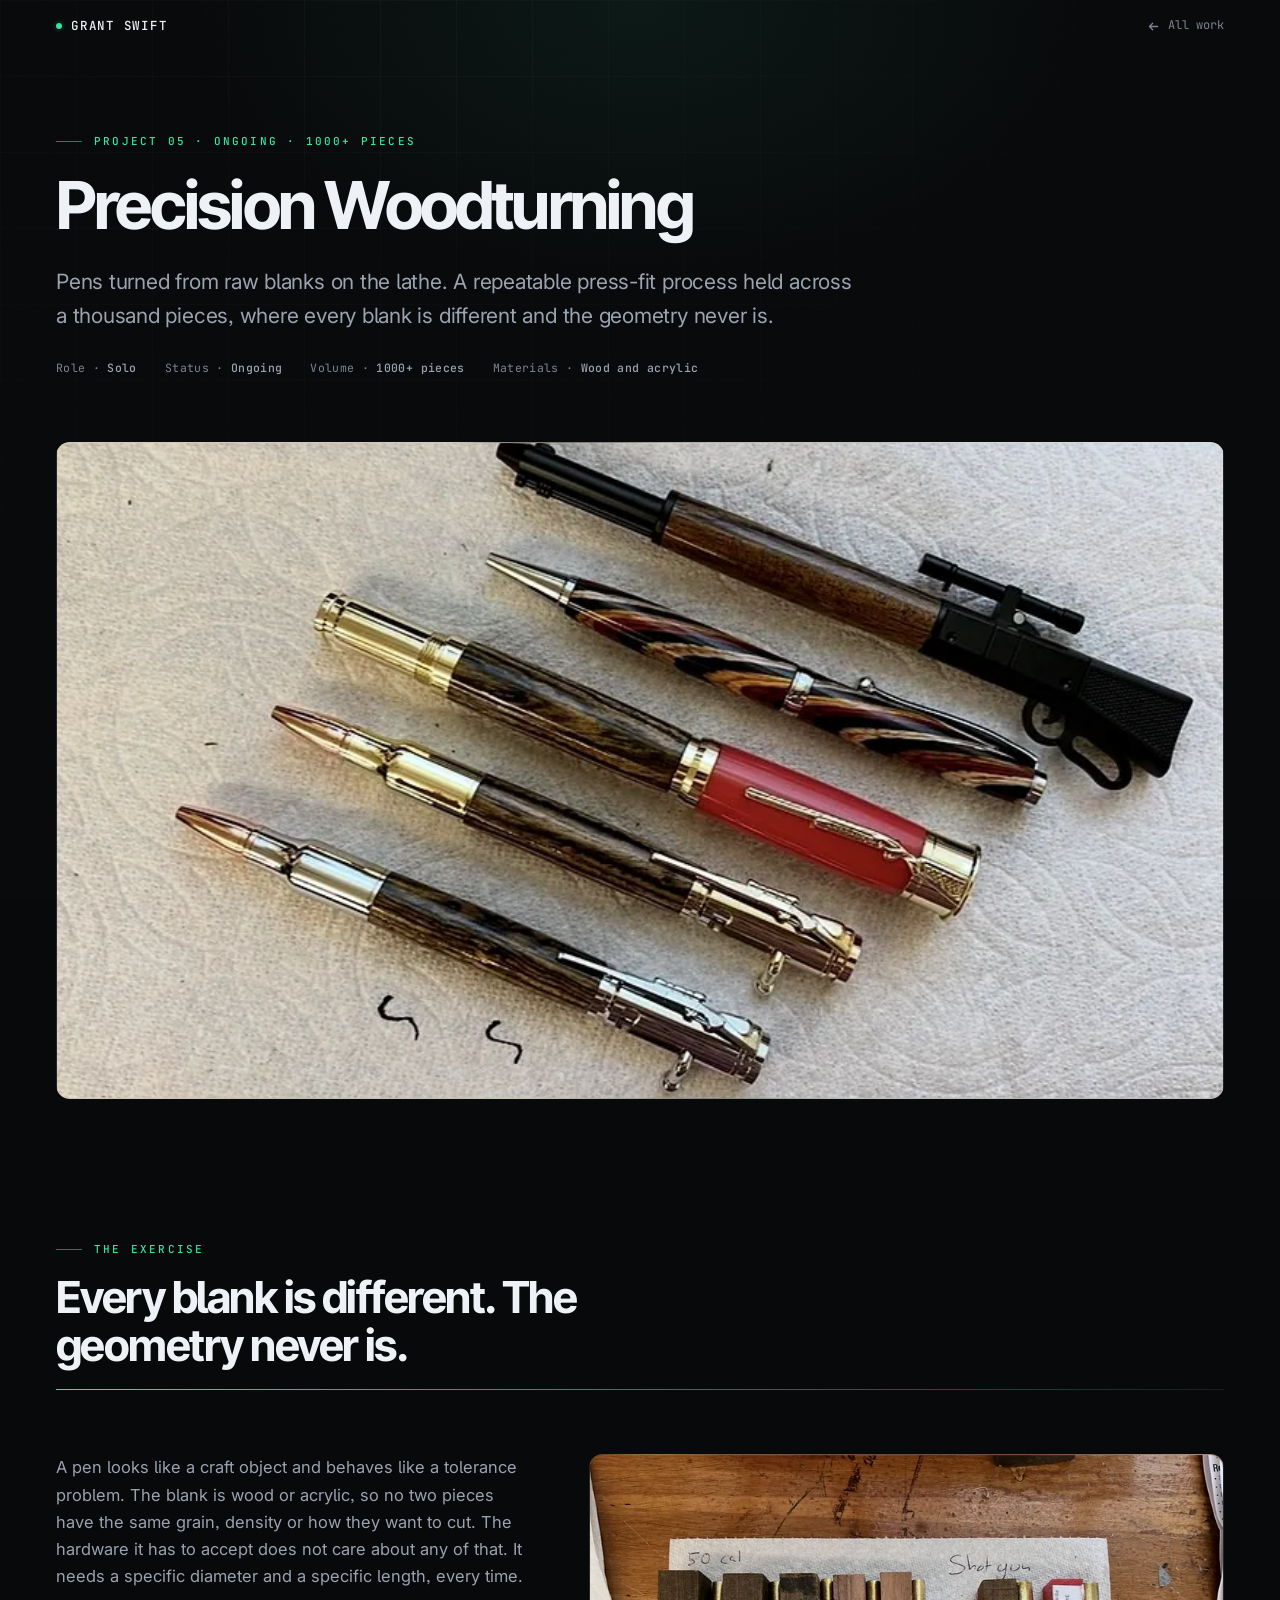
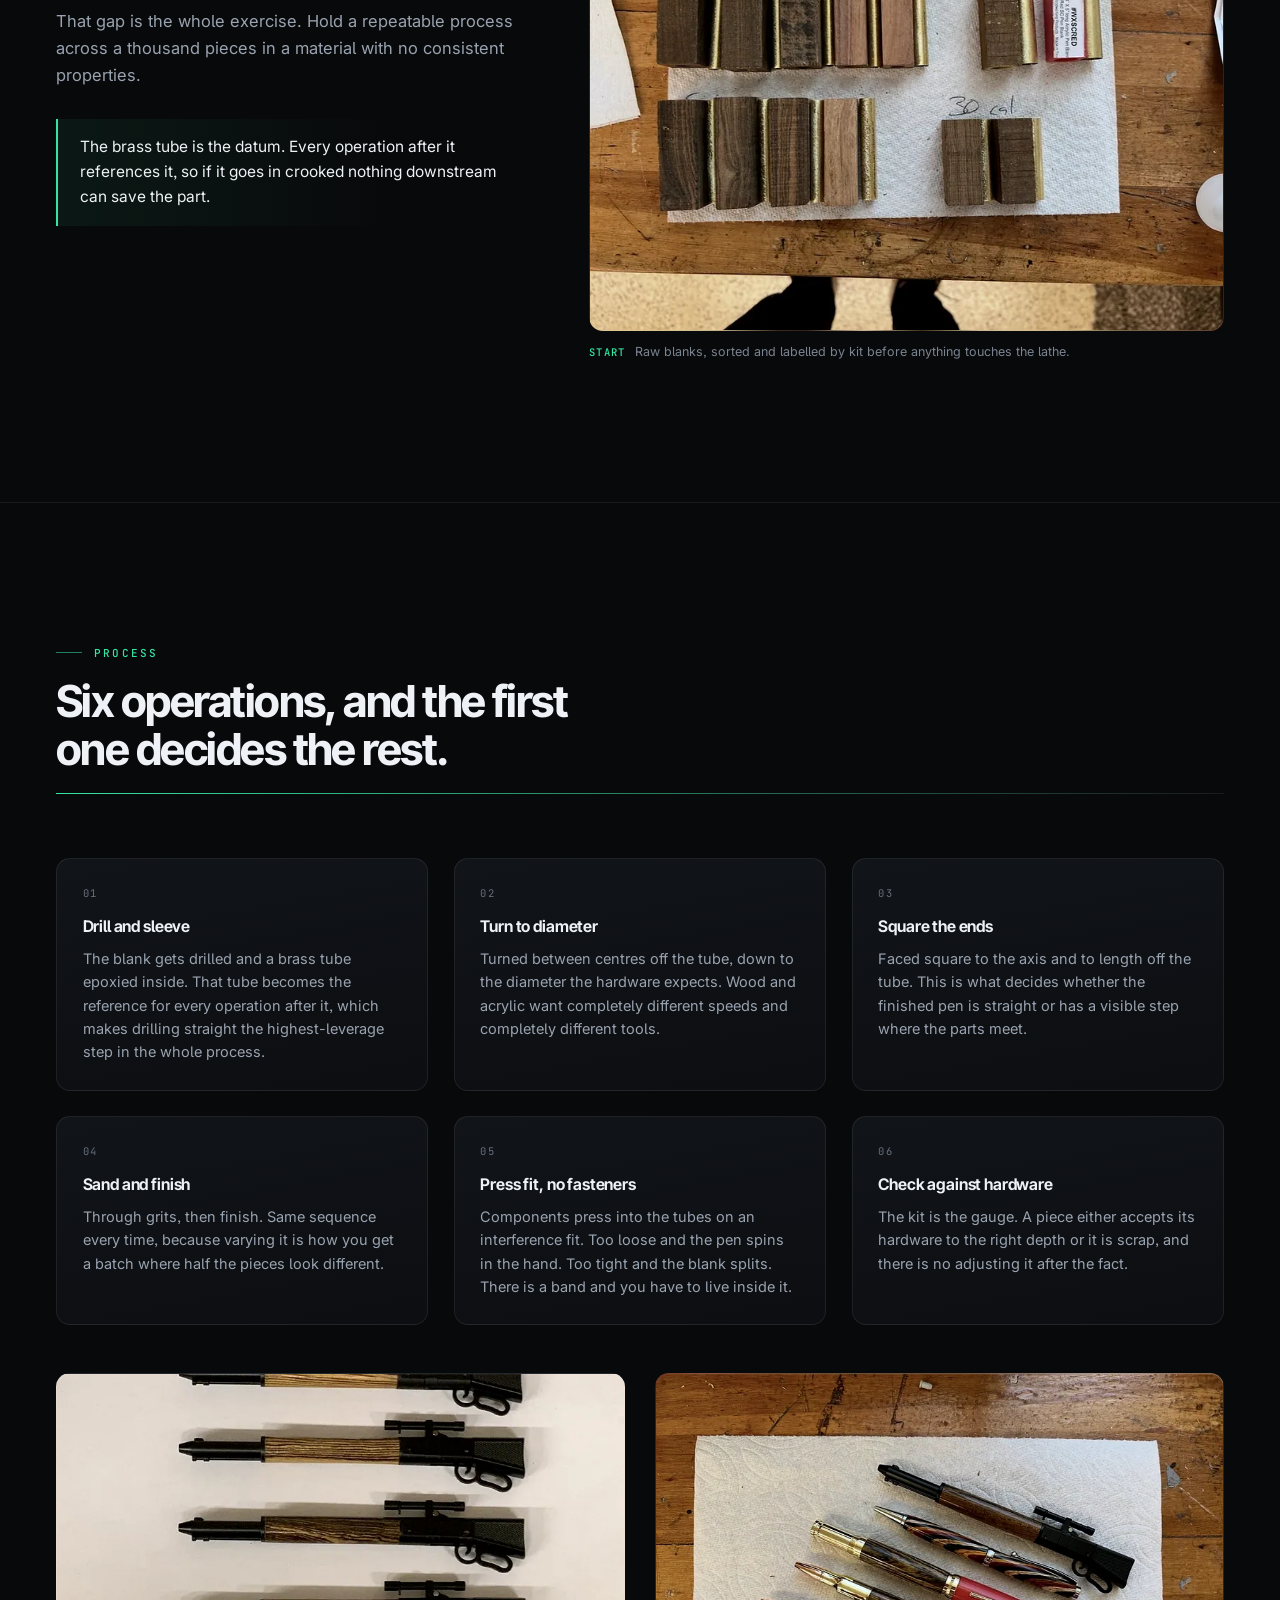
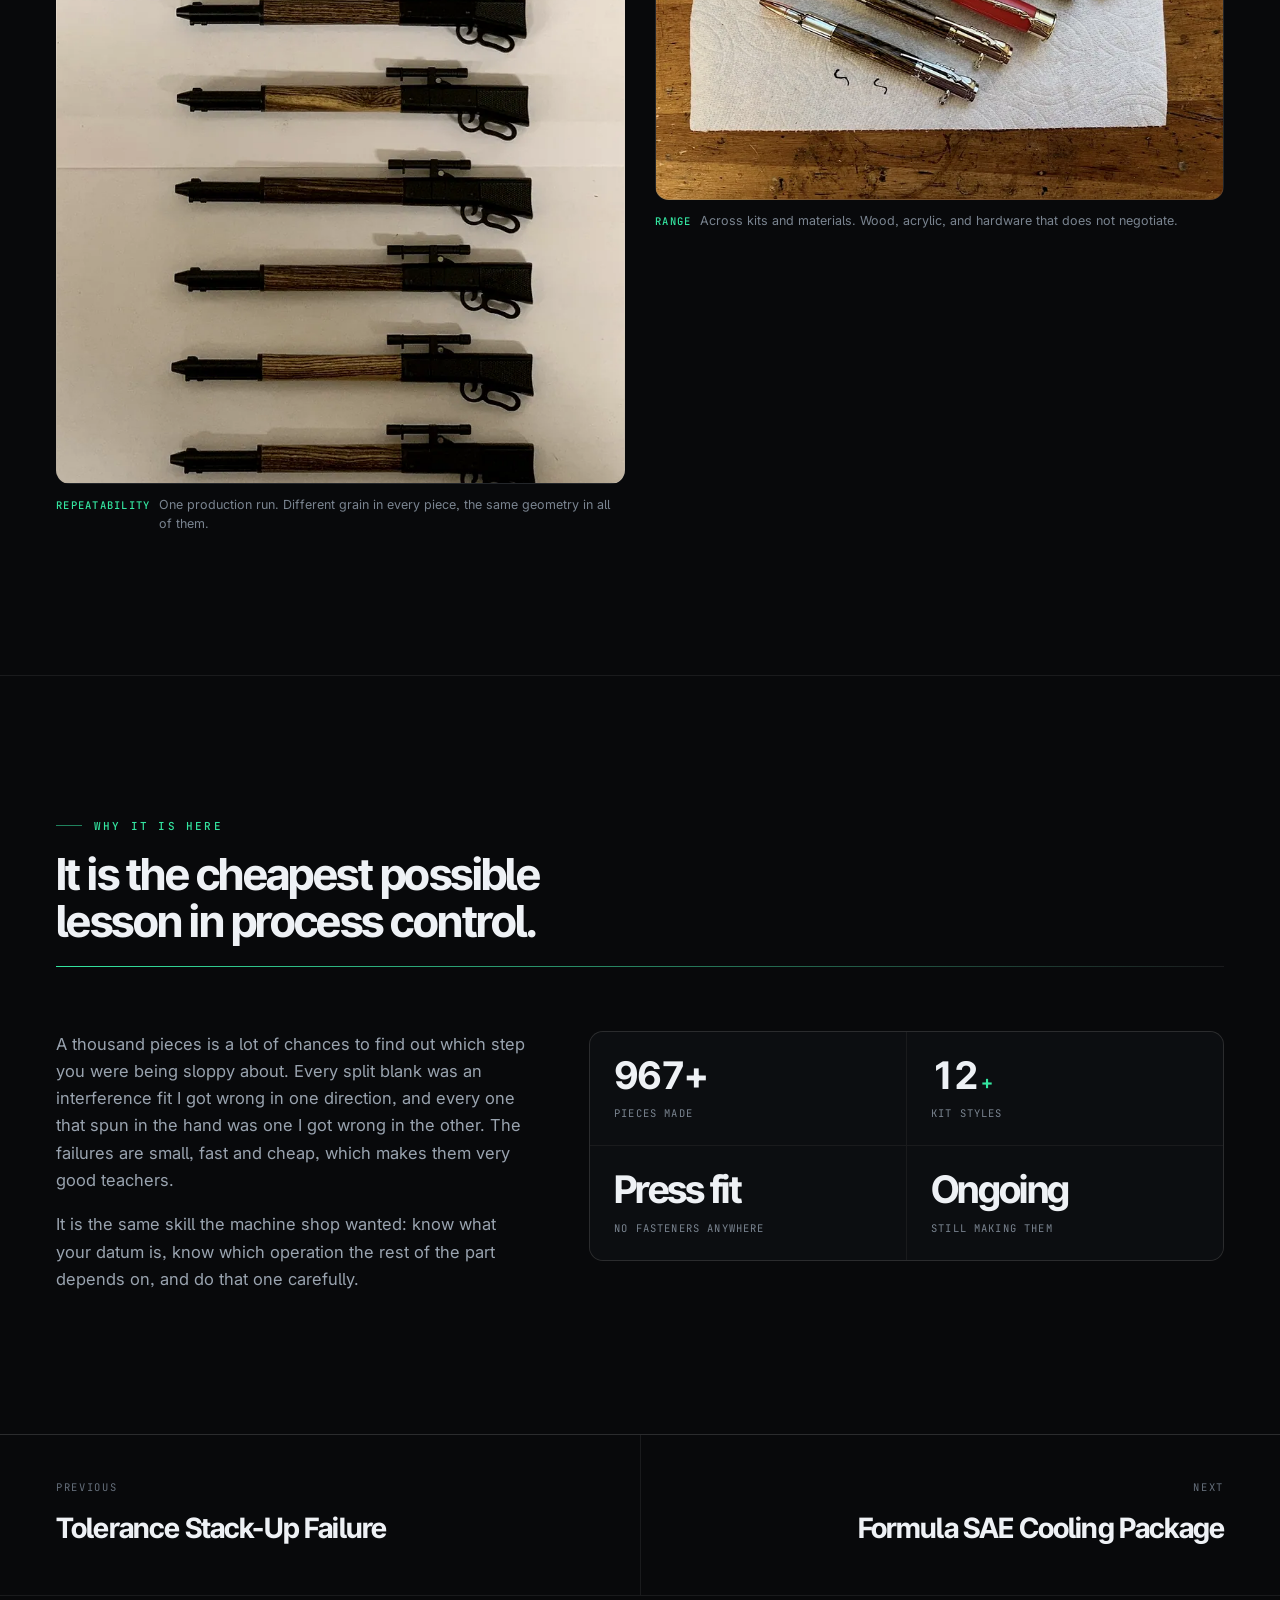
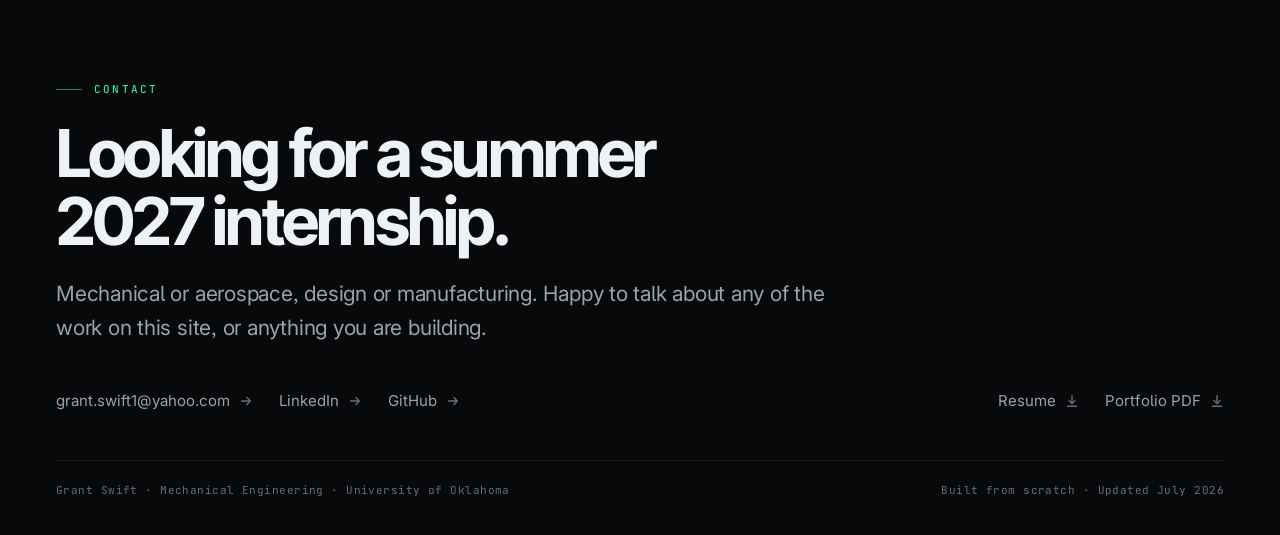
==== projects/pens.html @ 4a5e4ad2 "Engineering portfolio site: 5 projects, responsive images, no build step" ====
<!doctype html>
<html lang="en" class="no-js">
<head>
<meta charset="utf-8">
<script>document.documentElement.className="js"</script>
<meta name="viewport" content="width=device-width, initial-scale=1, viewport-fit=cover">
<title>Precision Woodturning · Grant Swift</title>
<meta name="description" content="Pens turned from raw blanks on the lathe. A repeatable press-fit process held across a thousand pieces in a material with no consistent properties.">
<meta name="theme-color" content="#08090B">
<link rel="canonical" href="https://grantswift.onrender.com/projects/pens.html">
<link rel="icon" href="data:image/svg+xml,%3Csvg xmlns='http://www.w3.org/2000/svg' viewBox='0 0 32 32'%3E%3Crect width='32' height='32' rx='7' fill='%2308090B'/%3E%3Cpath d='M9 22V10h6.2a4 4 0 0 1 0 8H12l5.4 4' stroke='%2334E5A0' stroke-width='2.4' fill='none' stroke-linecap='round' stroke-linejoin='round'/%3E%3C/svg%3E">
<meta property="og:type" content="website">
<meta property="og:title" content="Precision Woodturning · Grant Swift">
<meta property="og:description" content="Pens turned from raw blanks on the lathe. A repeatable press-fit process held across a thousand pieces in a material with no consistent properties.">
<meta property="og:url" content="https://grantswift.onrender.com/projects/pens.html">
<meta property="og:image" content="https://grantswift.onrender.com/assets/og.png">
<meta property="og:image:width" content="1200">
<meta property="og:image:height" content="630">
<meta name="twitter:card" content="summary_large_image">
<link rel="preconnect" href="https://fonts.googleapis.com"><link rel="preconnect" href="https://fonts.gstatic.com" crossorigin><link href="https://fonts.googleapis.com/css2?family=Inter+Tight:wght@500;600;700;800&family=Inter:wght@400;500;600&family=JetBrains+Mono:wght@400;500&display=swap" rel="stylesheet">
<link rel="stylesheet" href="../assets/css/site.css">

</head>
<body>
<a class="skip" href="#main">Skip to content</a>
<div class="grain" aria-hidden="true"></div>

<header class="nav stuck">
  <div class="in">
    <a class="brand" href="../"><span class="dot"></span>GRANT&nbsp;SWIFT</a>
    <a class="back" href="../#work"><svg viewBox="0 0 16 16" fill="none" stroke="currentColor" stroke-width="1.6" stroke-linecap="round" stroke-linejoin="round" style="width:13px;height:13px"><path d="M13 8H3M7 4 3 8l4 4"/></svg> All work</a>
  </div>
</header>

<main id="main">

<section class="phead">
  <div class="glow" aria-hidden="true"></div>
  <div class="field"></div>
  <div class="wrap">
    <div class="eyebrow rv in">Project 05 · Ongoing · 1000+ pieces</div>
    <h1 class="h1 rv d1" style="margin-top:22px;max-width:18ch">Precision Woodturning</h1>
    <p class="lede rv d2" style="margin-top:26px">Pens turned from raw blanks on the lathe. A repeatable press-fit process held across a thousand pieces, where every blank is different and the geometry never is.</p>
    <div class="pmeta rv d3"><span>Role · <b>Solo</b></span><span>Status · <b>Ongoing</b></span><span>Volume · <b>1000+ pieces</b></span><span>Materials · <b>Wood and acrylic</b></span></div>
  </div>

  <div class="wrap" style="margin-top:clamp(38px,5vw,66px)">
    <div class="rv d3"><div class="frame wide" style="background-image:url([data-uri]);"><picture><source type="image/webp" srcset="../assets/img/pen-variety-480.webp 480w, ../assets/img/pen-variety-800.webp 800w" sizes="100vw"><img src="../assets/img/pen-variety-800.webp" alt="Finished handcrafted pens across several kits and materials" width="905" height="679" loading="eager" fetchpriority="high" decoding="async"></picture></div></div>
  </div>
</section>


<section class="sect">
  <div class="wrap">
    <div class="shead">
      <div class="top">
        <div>
          <div class="eyebrow rv">The exercise</div>
          <h2 class="h2 rv d1" style="margin-top:16px;max-width:20ch">Every blank is different. The geometry never is.</h2>
        </div>
      </div>
      <div class="drawline"></div>
    </div>
    
    <div class="split">
      <div>
        <p class="rv " style="max-width:64ch;font-size:16.5px;margin-top:0">A pen looks like a craft object and behaves like a tolerance problem. The blank is wood or acrylic, so no two pieces have the same grain, density or how they want to cut. The hardware it has to accept does not care about any of that. It needs a specific diameter and a specific length, every time.</p><p class="rv " style="max-width:64ch;font-size:16.5px;margin-top:1.05em">That gap is the whole exercise. Hold a repeatable process across a thousand pieces in a material with no consistent properties.</p>
        <div class="callout rv d1" style="margin-top:30px"><p>The brass tube is the datum. Every operation after it references it, so if it goes in crooked nothing downstream can save the part.</p></div>
      </div>
      <div class="rv d1">
        <figure><div class="frame box" style="background-image:url([data-uri]);"><picture><source type="image/webp" srcset="../assets/img/pen-blanks-raw-480.webp 480w, ../assets/img/pen-blanks-raw-800.webp 800w" sizes="(max-width:900px) 100vw, 55vw"><img src="../assets/img/pen-blanks-raw-800.webp" alt="Raw pen blanks laid out and labelled" width="1177" height="883" loading="lazy" decoding="async"></picture></div><figcaption><b>Start</b><span>Raw blanks, sorted and labelled by kit before anything touches the lathe.</span></figcaption></figure>
      </div>
    </div>
  </div>
</section>
<section class="sect">
  <div class="wrap">
    <div class="shead">
      <div class="top">
        <div>
          <div class="eyebrow rv">Process</div>
          <h2 class="h2 rv d1" style="margin-top:16px;max-width:20ch">Six operations, and the first one decides the rest.</h2>
        </div>
      </div>
      <div class="drawline"></div>
    </div>
    
    <div class="g3">
      <div class="card rv d1"><span class="n">01</span><h4 class="h4">Drill and sleeve</h4><p>The blank gets drilled and a brass tube epoxied inside. That tube becomes the reference for every operation after it, which makes drilling straight the highest-leverage step in the whole process.</p></div>
      <div class="card rv d2"><span class="n">02</span><h4 class="h4">Turn to diameter</h4><p>Turned between centres off the tube, down to the diameter the hardware expects. Wood and acrylic want completely different speeds and completely different tools.</p></div>
      <div class="card rv d3"><span class="n">03</span><h4 class="h4">Square the ends</h4><p>Faced square to the axis and to length off the tube. This is what decides whether the finished pen is straight or has a visible step where the parts meet.</p></div>
      <div class="card rv d4"><span class="n">04</span><h4 class="h4">Sand and finish</h4><p>Through grits, then finish. Same sequence every time, because varying it is how you get a batch where half the pieces look different.</p></div>
      <div class="card rv d4"><span class="n">05</span><h4 class="h4">Press fit, no fasteners</h4><p>Components press into the tubes on an interference fit. Too loose and the pen spins in the hand. Too tight and the blank splits. There is a band and you have to live inside it.</p></div>
      <div class="card rv d4"><span class="n">06</span><h4 class="h4">Check against hardware</h4><p>The kit is the gauge. A piece either accepts its hardware to the right depth or it is scrap, and there is no adjusting it after the fact.</p></div>
    </div>

    <div class="g2 rv" style="margin-top:48px">
      <figure><div class="frame tall" style="background-image:url([data-uri]);"><picture><source type="image/webp" srcset="../assets/img/pen-rack-480.webp 480w, ../assets/img/pen-rack-800.webp 800w, ../assets/img/pen-rack-1200.webp 1200w" sizes="(max-width:900px) 100vw, 45vw"><img src="../assets/img/pen-rack-1200.webp" alt="A rack of finished pens in matched pairs" width="1206" height="1508" loading="lazy" decoding="async"></picture></div><figcaption><b>Repeatability</b><span>One production run. Different grain in every piece, the same geometry in all of them.</span></figcaption></figure>
      <figure><div class="frame box" style="background-image:url([data-uri]);"><picture><source type="image/webp" srcset="../assets/img/pen-spread-480.webp 480w, ../assets/img/pen-spread-800.webp 800w" sizes="(max-width:900px) 100vw, 45vw"><img src="../assets/img/pen-spread-800.webp" alt="Finished pens across several kits and blank materials" width="1192" height="894" loading="lazy" decoding="async"></picture></div><figcaption><b>Range</b><span>Across kits and materials. Wood, acrylic, and hardware that does not negotiate.</span></figcaption></figure>
    </div>
  </div>
</section>
<section class="sect">
  <div class="wrap">
    <div class="shead">
      <div class="top">
        <div>
          <div class="eyebrow rv">Why it is here</div>
          <h2 class="h2 rv d1" style="margin-top:16px;max-width:20ch">It is the cheapest possible lesson in process control.</h2>
        </div>
      </div>
      <div class="drawline"></div>
    </div>
    
    <div class="split">
      <div>
        <p class="rv " style="max-width:64ch;font-size:16.5px;margin-top:0">A thousand pieces is a lot of chances to find out which step you were being sloppy about. Every split blank was an interference fit I got wrong in one direction, and every one that spun in the hand was one I got wrong in the other. The failures are small, fast and cheap, which makes them very good teachers.</p><p class="rv " style="max-width:64ch;font-size:16.5px;margin-top:1.05em">It is the same skill the machine shop wanted: know what your datum is, know which operation the rest of the part depends on, and do that one carefully.</p>
      </div>
      <div>
        <div class="stats rv d1" style="grid-template-columns:repeat(2,1fr)">
          <div class="stat"><span class="v" data-count="1000" data-suffix="+" data-prefix="" data-dec="0">0+</span><div class="k">Pieces made</div></div>
          <div class="stat"><span class="v">12<span class="u">+</span></span><div class="k">Kit styles</div></div>
          <div class="stat"><span class="v">Press fit</span><div class="k">No fasteners anywhere</div></div>
          <div class="stat"><span class="v">Ongoing</span><div class="k">Still making them</div></div>
        </div>
      </div>
    </div>
  </div>
</section>

</main>

<nav class="pnav">
  <a class="prev" href="tolerance-stackup.html">
    <div class="k">Previous</div>
    <div class="t">Tolerance Stack-Up Failure</div>
  </a>
  <a class="next" href="formula-sae.html">
    <div class="k">Next</div>
    <div class="t">Formula SAE Cooling Package</div>
  </a>
</nav>

<footer class="foot" id="contact">
  <div class="wrap">
    <div class="rv">
      <div class="eyebrow">Contact</div>
      <h2 class="h1" style="margin-top:22px;max-width:16ch">Looking for a summer 2027 internship.</h2>
      <p class="lede" style="margin-top:22px">Mechanical or aerospace, design or manufacturing. Happy to talk
      about any of the work on this site, or anything you are building.</p>
    </div>

    <div class="row rv d1" style="margin-top:44px">
      <div class="links">
        <a href="mailto:grant.swift1@yahoo.com">grant.swift1@yahoo.com <svg viewBox="0 0 16 16" fill="none" stroke="currentColor" stroke-width="1.6" stroke-linecap="round" stroke-linejoin="round"><path d="M3 8h10M9 4l4 4-4 4"/></svg></a>
        <a href="https://linkedin.com/in/grant-swift1" target="_blank" rel="noopener">LinkedIn <svg viewBox="0 0 16 16" fill="none" stroke="currentColor" stroke-width="1.6" stroke-linecap="round" stroke-linejoin="round"><path d="M3 8h10M9 4l4 4-4 4"/></svg></a>
        <a href="https://github.com/grant105-ops" target="_blank" rel="noopener">GitHub <svg viewBox="0 0 16 16" fill="none" stroke="currentColor" stroke-width="1.6" stroke-linecap="round" stroke-linejoin="round"><path d="M3 8h10M9 4l4 4-4 4"/></svg></a>
      </div>
      <div class="links">
        <a class="dl" href="../assets/Grant_Swift_Resume_2026.pdf" target="_blank" rel="noopener">Resume <svg viewBox="0 0 16 16" fill="none" stroke="currentColor" stroke-width="1.6" stroke-linecap="round" stroke-linejoin="round"><path d="M8 2v9M4.5 7.5 8 11l3.5-3.5M3 14h10"/></svg></a>
        <a class="dl" href="../assets/Grant_Swift_Portfolio.pdf" target="_blank" rel="noopener">Portfolio&nbsp;PDF <svg viewBox="0 0 16 16" fill="none" stroke="currentColor" stroke-width="1.6" stroke-linecap="round" stroke-linejoin="round"><path d="M8 2v9M4.5 7.5 8 11l3.5-3.5M3 14h10"/></svg></a>
      </div>
    </div>

    <div class="fine">
      <span>Grant Swift · Mechanical Engineering · University of Oklahoma</span>
      <span>Built from scratch · Updated July 2026</span>
    </div>
  </div>
</footer>

<script src="../assets/js/site.js" defer></script>
</body>
</html>
---- assets/css/site.css ----
/* ==========================================================================
   Grant Swift · Engineering Portfolio
   Design system. Edit the tokens in :root to restyle the whole site.
   ========================================================================== */

/* ─────────────────────────────────────────────  TOKENS  ── */
:root{
  /* surface */
  --bg:        #08090B;
  --bg-1:      #0C0E11;
  --bg-2:      #111419;
  --bg-3:      #171B21;

  /* ink */
  --ink:       #EEF1F5;
  --ink-2:     #99A3AF;
  --ink-3:     #7A8490;   /* 5.25:1 on --bg, 4.86:1 on cards — passes AA for body text */
  --ink-4:     #656F7B;   /* quietest tier, 3.9:1 — decorative and large-ish only */

  /* line */
  --line:      rgba(255,255,255,.075);
  --line-2:    rgba(255,255,255,.13);
  --line-3:    rgba(255,255,255,.22);

  /* accent — a brighter cousin of the #1F6F54 in the PDF, so both read as one brand */
  --accent:    #34E5A0;
  --accent-2:  #1FB37A;
  --glow:      rgba(52,229,160,.16);
  --wash:      rgba(52,229,160,.07);

  /* type */
  --sans: 'Inter Tight', 'Inter', system-ui, -apple-system, sans-serif;
  --body: 'Inter', system-ui, -apple-system, sans-serif;
  --mono: 'JetBrains Mono', ui-monospace, 'SF Mono', Menlo, monospace;

  /* metrics */
  --pad:       clamp(20px, 5vw, 56px);
  --max:       1280px;
  --rail:      88px;
  --sect:      clamp(84px, 11vw, 156px);
  --r:         14px;
  --ease:      cubic-bezier(.22,.61,.28,1);
}

/* ─────────────────────────────────────────────  RESET  ── */
*,*::before,*::after{box-sizing:border-box}
*{margin:0;padding:0}
html{scroll-behavior:smooth;-webkit-text-size-adjust:100%}
@media (prefers-reduced-motion:reduce){html{scroll-behavior:auto}}

body{
  background:var(--bg);
  color:var(--ink);
  font-family:var(--body);
  font-size:16px;
  line-height:1.65;
  font-feature-settings:'cv05' 1,'ss03' 1;
  -webkit-font-smoothing:antialiased;
  text-rendering:optimizeLegibility;
  overflow-x:hidden;
}
img,svg,video{display:block;max-width:100%}
a{color:inherit;text-decoration:none}
button{font:inherit;color:inherit;background:none;border:0;cursor:pointer}
::selection{background:var(--accent);color:#04150E}

:focus-visible{
  outline:2px solid var(--accent);
  outline-offset:3px;
  border-radius:3px;
}

/* scrollbar */
::-webkit-scrollbar{width:11px;height:11px}
::-webkit-scrollbar-track{background:var(--bg)}
::-webkit-scrollbar-thumb{background:#20252C;border-radius:9px;border:3px solid var(--bg)}
::-webkit-scrollbar-thumb:hover{background:#2C333C}

.skip{
  position:fixed;top:-100px;left:16px;z-index:200;
  background:var(--accent);color:#04150E;font:600 13px/1 var(--body);
  padding:12px 18px;border-radius:8px;transition:top .2s;
}
.skip:focus{top:16px}

/* ────────────────────────────────────  GRAIN + GRID FIELD  ── */
.grain{
  position:fixed;inset:0;z-index:60;pointer-events:none;
  opacity:.038;mix-blend-mode:overlay;
  background-image:url("data:image/svg+xml,%3Csvg xmlns='http://www.w3.org/2000/svg' width='200' height='200'%3E%3Cfilter id='n'%3E%3CfeTurbulence type='fractalNoise' baseFrequency='.85' numOctaves='3'/%3E%3C/filter%3E%3Crect width='200' height='200' filter='url(%23n)'/%3E%3C/svg%3E");
}
.field{
  position:absolute;inset:0;pointer-events:none;z-index:0;
  background-image:
    linear-gradient(to right, rgba(255,255,255,.028) 1px, transparent 1px),
    linear-gradient(to bottom, rgba(255,255,255,.028) 1px, transparent 1px);
  background-size:76px 76px;
  -webkit-mask-image:radial-gradient(120% 90% at 50% 0%, #000 0%, transparent 78%);
          mask-image:radial-gradient(120% 90% at 50% 0%, #000 0%, transparent 78%);
}

/* ─────────────────────────────────────────────  LAYOUT  ── */
.wrap{
  width:100%;max-width:var(--max);
  margin-inline:auto;padding-inline:var(--pad);
  position:relative;z-index:1;
}
.sect{padding-block:var(--sect);position:relative}
.sect + .sect{border-top:1px solid var(--line)}

.hr{height:1px;background:var(--line);border:0;margin-block:0}

/* ─────────────────────────────────────────────  TYPE  ── */
.eyebrow{
  font-family:var(--mono);
  font-size:11px;letter-spacing:.2em;text-transform:uppercase;
  color:var(--accent);font-weight:500;
  display:flex;align-items:center;gap:12px;
}
.eyebrow::before{
  content:'';width:26px;height:1px;background:var(--accent);opacity:.55;flex:none;
}
.eyebrow.plain::before{display:none}

.label{
  font-family:var(--mono);
  font-size:10.5px;letter-spacing:.18em;text-transform:uppercase;
  color:var(--ink-3);font-weight:500;
}

h1,h2,h3,h4{font-family:var(--sans);font-weight:700;line-height:1.06;letter-spacing:-.035em}

.display{
  font-size:clamp(46px,9.4vw,118px);
  font-weight:800;letter-spacing:-.05em;line-height:.93;
}
.h1{font-size:clamp(34px,5.6vw,66px);letter-spacing:-.042em;line-height:1.02}
.h2{font-size:clamp(27px,3.6vw,44px);letter-spacing:-.035em;line-height:1.08}
.h3{font-size:clamp(19px,2vw,23px);letter-spacing:-.02em;line-height:1.24}
.h4{font-size:16px;letter-spacing:-.01em;line-height:1.35;font-weight:650}

.lede{
  font-size:clamp(17px,1.85vw,21px);line-height:1.62;
  color:var(--ink-2);max-width:62ch;letter-spacing:-.011em;
}
.lede strong{color:var(--ink);font-weight:600}

p{color:var(--ink-2);max-width:70ch}
p strong{color:var(--ink);font-weight:600}
p + p{margin-top:1em}
.tight{max-width:56ch}

.mono{font-family:var(--mono);font-variant-numeric:tabular-nums}
.accent{color:var(--accent)}
.dim{color:var(--ink-3)}

/* ─────────────────────────────────────────────  RAIL  ── */
.rail{
  position:fixed;left:22px;top:50%;transform:translateY(-50%);
  z-index:50;display:none;flex-direction:column;gap:2px;
}
@media (min-width:1180px){.rail{display:flex}}
.rail a{
  display:flex;align-items:center;gap:10px;
  padding:7px 0;font-family:var(--mono);font-size:10.5px;
  color:var(--ink-4);letter-spacing:.08em;
  transition:color .3s var(--ease);
}
.rail a .tick{width:14px;height:1px;background:currentColor;transition:width .35s var(--ease)}
.rail a .nm{opacity:0;transform:translateX(-4px);transition:opacity .3s,transform .3s var(--ease);white-space:nowrap}
.rail:hover a .nm{opacity:.55;transform:none}
.rail a:hover{color:var(--ink-2)}
.rail a.on{color:var(--accent)}
.rail a.on .tick{width:26px}
.rail a.on .nm{opacity:1;transform:none}

/* ─────────────────────────────────────────────  NAV  ── */
.nav{
  position:fixed;top:0;left:0;right:0;z-index:70;
  transition:background .4s var(--ease),border-color .4s,backdrop-filter .4s;
  border-bottom:1px solid transparent;
}
.nav.stuck{
  background:rgba(8,9,11,.72);
  backdrop-filter:blur(18px) saturate(150%);
  -webkit-backdrop-filter:blur(18px) saturate(150%);
  border-bottom-color:var(--line);
}
.nav .in{
  max-width:var(--max);margin-inline:auto;padding:16px var(--pad);
  display:flex;align-items:center;gap:26px;
}
.brand{
  font-family:var(--mono);font-size:12.5px;letter-spacing:.06em;
  color:var(--ink);font-weight:500;display:flex;align-items:center;gap:9px;
}
.brand .dot{
  width:6px;height:6px;border-radius:50%;background:var(--accent);
  box-shadow:0 0 0 3px var(--wash);flex:none;
}
.nav .links{margin-left:auto;display:flex;gap:26px;align-items:center}
/* on narrow screens only the resume button survives; the rest are scroll anchors
   on a page the visitor is already scrolling */
@media (max-width:840px){.nav .links a:not(.cta){display:none}}
.nav .links a{
  font-size:13.5px;color:var(--ink-3);letter-spacing:-.005em;
  transition:color .25s;position:relative;
}
.nav .links a:hover{color:var(--ink)}
.nav .links a.cta{
  color:var(--ink);border:1px solid var(--line-2);
  padding:7px 15px;border-radius:99px;font-size:12.5px;
  transition:border-color .25s,background .25s,color .25s;
}
.nav .links a.cta:hover{border-color:var(--accent);background:var(--wash);color:var(--accent)}
.nav .back{
  margin-left:auto;font-family:var(--mono);font-size:12px;color:var(--ink-3);
  display:flex;align-items:center;gap:8px;transition:color .25s;
}
.nav .back:hover{color:var(--accent)}

/* ─────────────────────────────────────────────  HERO  ── */
.hero{
  position:relative;min-height:100svh;display:flex;align-items:flex-end;
  padding-block:118px 76px;overflow:hidden;
}
/* laptops with short viewports: pull the stack in so the buttons stay above the fold */
@media (max-height:900px) and (min-width:900px){
  .hero{padding-block:104px 60px}
  .hero .display{font-size:clamp(46px,7.4vw,92px)}
  .hero .role{margin-top:18px;font-size:17px}
  .hero .statusline{margin-top:20px}
  .hero .acts{margin-top:24px}
}
.hero .bg{
  position:absolute;inset:0;z-index:0;
  background-size:cover;background-position:center 58%;
  will-change:transform;
}
.hero .veil{
  position:absolute;inset:0;z-index:1;
  background:
    /* darkest where the type sits, so the headline never fights the photo */
    linear-gradient(100deg, rgba(8,9,11,.94) 0%, rgba(8,9,11,.82) 34%, rgba(8,9,11,.42) 66%, rgba(8,9,11,.55) 100%),
    linear-gradient(to bottom, rgba(8,9,11,.72) 0%, rgba(8,9,11,.30) 34%, rgba(8,9,11,.88) 80%, var(--bg) 100%);
}
.hero .field{z-index:2;-webkit-mask-image:linear-gradient(to bottom,#000,transparent 88%);mask-image:linear-gradient(to bottom,#000,transparent 88%)}
.hero .wrap{z-index:3;width:100%}

.hero .name{margin-block:20px 0}
.hero .name .ln{display:block;overflow:hidden}
.hero .name .ln > span{display:block}

.hero .role{
  margin-top:24px;font-size:clamp(16px,2vw,20px);color:var(--ink-2);
  max-width:46ch;line-height:1.55;letter-spacing:-.012em;
}
.hero .role b{color:var(--ink);font-weight:600}

.statusline{
  margin-top:30px;display:flex;flex-wrap:wrap;gap:10px 22px;align-items:center;
  font-family:var(--mono);font-size:11.5px;color:var(--ink-3);letter-spacing:.02em;
}
.statusline .live{display:flex;align-items:center;gap:8px;color:var(--ink-2)}
.pulse{
  width:7px;height:7px;border-radius:50%;background:var(--accent);flex:none;
  box-shadow:0 0 0 0 var(--glow);animation:pulse 2.6s infinite;
}
@keyframes pulse{
  0%{box-shadow:0 0 0 0 rgba(52,229,160,.45)}
  70%{box-shadow:0 0 0 9px rgba(52,229,160,0)}
  100%{box-shadow:0 0 0 0 rgba(52,229,160,0)}
}
@media (prefers-reduced-motion:reduce){.pulse{animation:none}}

.hero .acts{display:flex;flex-wrap:wrap;gap:12px;margin-top:34px}

.scrollcue{
  position:absolute;bottom:26px;right:var(--pad);z-index:3;
  display:flex;align-items:center;gap:11px;
  font-family:var(--mono);font-size:10px;letter-spacing:.2em;
  text-transform:uppercase;color:var(--ink-4);
}
.scrollcue i{display:block;width:1px;height:44px;background:linear-gradient(var(--ink-4),transparent);position:relative;overflow:hidden}
.scrollcue i::after{
  content:'';position:absolute;top:-44px;left:0;width:1px;height:44px;
  background:linear-gradient(transparent,var(--accent));animation:cue 2.4s var(--ease) infinite;
}
@keyframes cue{0%{top:-44px}60%,100%{top:44px}}
@media (prefers-reduced-motion:reduce){.scrollcue i::after{animation:none}}
@media (max-width:700px){.scrollcue{display:none}}

/* corner viewfinder brackets */
.brackets{position:absolute;inset:var(--pad);z-index:3;pointer-events:none}
.brackets span{position:absolute;width:24px;height:24px;border:1px solid var(--line-3)}
.brackets span:nth-child(1){top:0;left:0;border-right:0;border-bottom:0}
.brackets span:nth-child(2){top:0;right:0;border-left:0;border-bottom:0}
.brackets span:nth-child(3){bottom:0;left:0;border-right:0;border-top:0}
.brackets span:nth-child(4){bottom:0;right:0;border-left:0;border-top:0}
@media (max-width:700px){.brackets{display:none}}

/* ─────────────────────────────────────────────  BUTTONS  ── */
.btn{
  display:inline-flex;align-items:center;gap:10px;
  padding:12px 20px;border-radius:99px;
  font-size:14px;font-weight:550;letter-spacing:-.008em;
  border:1px solid var(--line-2);color:var(--ink);
  transition:border-color .3s,background .3s,color .3s,transform .3s var(--ease);
  will-change:transform;
}
.btn:hover{border-color:var(--line-3);background:rgba(255,255,255,.045);transform:translateY(-1px)}
.btn svg{width:15px;height:15px;flex:none;transition:transform .3s var(--ease)}
.btn:hover svg{transform:translateX(3px)}
.btn.solid{
  background:var(--accent);border-color:var(--accent);color:#04150E;font-weight:650;
}
.btn.solid:hover{background:#4BEFAE;border-color:#4BEFAE;box-shadow:0 8px 30px -10px var(--glow)}
.btn.ghost{border-color:transparent;padding-inline:4px}
.btn.ghost:hover{background:none;color:var(--accent)}

/* ─────────────────────────────────────────────  FRAME (images)  ── */
.frame{
  position:relative;overflow:hidden;border-radius:var(--r);
  border:1px solid var(--line);background:var(--bg-2) center/cover no-repeat;
  isolation:isolate;
}
.frame img{width:100%;height:100%;object-fit:cover;display:block}
.frame::after{
  content:'';position:absolute;inset:0;pointer-events:none;border-radius:inherit;
  box-shadow:inset 0 1px 0 rgba(255,255,255,.05);
}
.frame.tall{aspect-ratio:4/5}
.frame.wide{aspect-ratio:16/9}
.frame.ultra{aspect-ratio:21/9}
.frame.box{aspect-ratio:4/3}
.frame.sq{aspect-ratio:1/1}
/* screenshots and diagrams keep their own proportions so nothing is cropped away */
.frame.nat{aspect-ratio:auto}
.frame.nat img{height:auto;object-fit:contain;filter:brightness(.97) saturate(.97)}

figure{margin:0}
figcaption{
  margin-top:12px;font-size:12.5px;line-height:1.5;color:var(--ink-3);
  display:flex;gap:9px;align-items:flex-start;
}
figcaption b{
  font-family:var(--mono);font-size:10.5px;letter-spacing:.12em;text-transform:uppercase;
  color:var(--accent);font-weight:500;flex:none;padding-top:2px;
}

/* ─────────────────────────────────────────────  CARDS / GRIDS  ── */
.g2{display:grid;grid-template-columns:repeat(2,1fr);gap:clamp(16px,2.4vw,30px)}
.g3{display:grid;grid-template-columns:repeat(3,1fr);gap:clamp(16px,2vw,26px)}
.g4{display:grid;grid-template-columns:repeat(4,1fr);gap:clamp(12px,1.5vw,18px)}
@media (max-width:900px){.g3{grid-template-columns:repeat(2,1fr)}.g4{grid-template-columns:repeat(2,1fr)}}
@media (max-width:620px){.g2,.g3{grid-template-columns:1fr}}

.split{display:grid;grid-template-columns:minmax(0,.85fr) minmax(0,1.15fr);gap:clamp(28px,5vw,72px);align-items:start}
.split .stick{position:sticky;top:104px}
@media (max-width:900px){.split .stick{position:static}}
@media (max-width:900px){.split{grid-template-columns:1fr;gap:34px}}

.card{
  border:1px solid var(--line);border-radius:var(--r);
  background:linear-gradient(170deg,var(--bg-2),var(--bg-1));
  padding:clamp(18px,2vw,26px);position:relative;overflow:hidden;
  transition:border-color .35s,transform .35s var(--ease);
}
.card::before{
  content:'';position:absolute;top:0;left:0;right:0;height:1px;
  background:linear-gradient(90deg,transparent,var(--accent),transparent);
  opacity:0;transition:opacity .4s;
}
.card:hover{border-color:var(--line-2)}
.card:hover::before{opacity:.5}
.card .n{
  font-family:var(--mono);font-size:10.5px;letter-spacing:.16em;
  color:var(--ink-4);margin-bottom:14px;display:block;
}
.card h4{margin-bottom:9px}
.card p{font-size:14.5px;line-height:1.62;color:var(--ink-2)}

/* ─────────────────────────────────────────────  STATS  ── */
.stats{display:grid;grid-template-columns:repeat(4,1fr);gap:1px;background:var(--line);border:1px solid var(--line);border-radius:var(--r);overflow:hidden}
@media (max-width:720px){.stats{grid-template-columns:repeat(2,1fr)}}
.stat{background:var(--bg-1);padding:clamp(16px,2vw,24px);transition:background .35s}
.stat:hover{background:var(--bg-2)}
.stat .v{
  font-family:var(--sans);font-size:clamp(26px,3.4vw,38px);font-weight:700;
  letter-spacing:-.045em;color:var(--ink);line-height:1;
  font-variant-numeric:tabular-nums;
}
.stat .v .u{font-size:.5em;color:var(--accent);margin-left:3px;letter-spacing:-.01em;font-weight:600}
.stat .k{
  margin-top:10px;font-family:var(--mono);font-size:10.5px;letter-spacing:.11em;
  text-transform:uppercase;color:var(--ink-3);line-height:1.45;
}

/* ─────────────────────────────────────────────  SPEC TABLE  ── */
.spec{border-top:1px solid var(--line)}
.spec .row{
  display:grid;grid-template-columns:minmax(120px,.42fr) 1fr;gap:18px;
  padding:15px 0;border-bottom:1px solid var(--line);align-items:baseline;
}
.spec .k{
  font-family:var(--mono);font-size:11px;letter-spacing:.13em;text-transform:uppercase;
  color:var(--ink-3);
}
.spec .v{font-size:15px;color:var(--ink);line-height:1.55;letter-spacing:-.008em}
.spec .v small{display:block;color:var(--ink-3);font-size:13px;margin-top:3px;letter-spacing:0}
@media (max-width:560px){.spec .row{grid-template-columns:1fr;gap:5px}}

/* ─────────────────────────────────────────────  CHIPS  ── */
.chips{display:flex;flex-wrap:wrap;gap:7px}
.chip{
  font-family:var(--mono);font-size:11.5px;letter-spacing:.02em;
  color:var(--ink-2);border:1px solid var(--line);
  background:var(--bg-1);padding:6px 11px;border-radius:7px;
  transition:border-color .3s,color .3s,background .3s;
}
.chip:hover{border-color:var(--line-2);color:var(--ink)}
.chip.on{background:var(--wash);border-color:rgba(52,229,160,.32);color:var(--accent)}

/* ─────────────────────────────────────────────  PROJECT INDEX  ── */
.plist{border-top:0}
.pitem{
  display:block;border-bottom:1px solid var(--line);
  padding:clamp(22px,3vw,34px) 0;position:relative;
  transition:padding-inline .45s var(--ease);
}
.pitem::before{
  content:'';position:absolute;left:0;right:0;top:0;bottom:0;z-index:0;
  background:linear-gradient(90deg,var(--wash),transparent 62%);
  opacity:0;transition:opacity .45s var(--ease);
}
@media (min-width:900px){
  .pitem:hover{padding-inline:22px}
  .pitem:hover::before{opacity:1}
}
.pitem .in{
  display:grid;grid-template-columns:64px minmax(0,1fr) minmax(0,300px) 34px;
  gap:clamp(18px,3vw,40px);align-items:center;position:relative;z-index:1;
}
@media (max-width:900px){
  .pitem .in{grid-template-columns:44px 1fr;gap:16px}
  .pitem .in .thumb{grid-column:1/-1;margin-top:4px}
  .pitem .in .arw{display:none}
}
.pitem .no{
  font-family:var(--mono);font-size:12px;color:var(--ink-4);letter-spacing:.08em;
  transition:color .4s;
}
.pitem:hover .no{color:var(--accent)}
.pitem .ttl{font-family:var(--sans);font-size:clamp(22px,3vw,34px);font-weight:700;letter-spacing:-.035em;line-height:1.12}
.pitem .sub{margin-top:8px;font-size:14.5px;color:var(--ink-3);line-height:1.5;max-width:46ch}
.pitem .meta{margin-top:13px;display:flex;flex-wrap:wrap;gap:6px}
.pitem .meta span{
  font-family:var(--mono);font-size:10px;letter-spacing:.11em;text-transform:uppercase;
  color:var(--ink-4);border:1px solid var(--line);padding:3px 8px;border-radius:5px;
}
.pitem .thumb{
  aspect-ratio:16/10;border-radius:10px;overflow:hidden;border:1px solid var(--line);
  background:var(--bg-2) center/cover;
}
.pitem .thumb img{
  width:100%;height:100%;object-fit:cover;
  transform:scale(1.02);filter:saturate(.8) brightness(.86);
  transition:transform .7s var(--ease),filter .5s;
}
.pitem:hover .thumb img{transform:scale(1.09);filter:saturate(1) brightness(1)}
.pitem .arw{
  width:34px;height:34px;border-radius:50%;border:1px solid var(--line);
  display:grid;place-items:center;color:var(--ink-3);
  transition:border-color .4s,color .4s,background .4s,transform .4s var(--ease);
}
.pitem:hover .arw{border-color:var(--accent);color:var(--accent);background:var(--wash);transform:translateX(3px)}
.pitem .arw svg{width:13px;height:13px}

/* ─────────────────────────────────────────────  SKILLS  ── */
.skill{
  display:grid;grid-template-columns:minmax(140px,.3fr) 1fr;gap:clamp(16px,3vw,44px);
  padding:22px 0;border-bottom:1px solid var(--line);
}
.skill:first-of-type{border-top:1px solid var(--line)}
@media (max-width:640px){.skill{grid-template-columns:1fr;gap:12px}}
.skill .k{
  font-family:var(--mono);font-size:11px;letter-spacing:.15em;text-transform:uppercase;
  color:var(--accent);padding-top:5px;
}

/* ─────────────────────────────────────────────  PROJECT HEADER  ── */
.phead{position:relative;padding-top:132px;overflow:hidden}
.phead .field{-webkit-mask-image:radial-gradient(90% 100% at 30% 0%,#000,transparent 75%);mask-image:radial-gradient(90% 100% at 30% 0%,#000,transparent 75%)}
.phead .glow{
  position:absolute;top:-260px;left:50%;transform:translateX(-50%);
  width:900px;height:540px;pointer-events:none;
  background:radial-gradient(closest-side,var(--wash),transparent);
}

.pmeta{
  display:flex;flex-wrap:wrap;gap:8px 28px;margin-top:26px;
  font-family:var(--mono);font-size:11.5px;color:var(--ink-3);letter-spacing:.03em;
}
.pmeta b{color:var(--ink-2);font-weight:500}

.callout{
  border-left:2px solid var(--accent);background:linear-gradient(90deg,var(--wash),transparent 70%);
  padding:16px 22px;border-radius:0 10px 10px 0;
}
.callout p{color:var(--ink);font-size:15.5px;line-height:1.6;max-width:64ch}

/* prev / next */
.pnav{display:grid;grid-template-columns:1fr 1fr;gap:1px;background:var(--line);border-top:1px solid var(--line)}
@media (max-width:620px){.pnav{grid-template-columns:1fr}}
.pnav a{
  background:var(--bg);padding:clamp(26px,4vw,44px) var(--pad);
  transition:background .4s;
}
.pnav a:hover{background:var(--bg-1)}
.pnav a.next{text-align:right}
.pnav .k{font-family:var(--mono);font-size:10.5px;letter-spacing:.16em;text-transform:uppercase;color:var(--ink-4)}
.pnav .t{font-family:var(--sans);font-size:clamp(20px,2.6vw,28px);font-weight:700;letter-spacing:-.03em;margin-top:9px;transition:color .3s}
.pnav a:hover .t{color:var(--accent)}

/* ─────────────────────────────────────────────  FOOTER  ── */
.foot{border-top:1px solid var(--line);padding-block:clamp(48px,7vw,84px) 36px;position:relative}
.foot .row{display:flex;flex-wrap:wrap;gap:28px;justify-content:space-between;align-items:flex-end}
.foot .links{display:flex;flex-wrap:wrap;gap:10px 26px}
.foot .links a{
  font-size:15px;color:var(--ink-2);transition:color .25s;white-space:nowrap;
  display:inline-flex;align-items:center;gap:9px;
}
.foot .links a svg{width:14px;height:14px;flex:none;color:var(--ink-4);transition:color .25s,transform .3s var(--ease)}
.foot .links a:hover{color:var(--accent)}
.foot .links a:hover svg{color:var(--accent);transform:translateX(2px)}
.foot .links a.dl:hover svg{transform:translateY(2px)}
.foot .fine{
  margin-top:46px;padding-top:20px;border-top:1px solid var(--line);
  display:flex;flex-wrap:wrap;gap:12px 24px;justify-content:space-between;
  font-family:var(--mono);font-size:11px;color:var(--ink-4);letter-spacing:.04em;
}

/* ─────────────────────────────────────────────  MOTION  ── */
/* Every hide-then-reveal rule is scoped to html.js, which an inline script in
   <head> sets. If JavaScript is blocked or fails, the page renders fully static
   instead of blank. */
.js .rv{opacity:0;transform:translateY(20px);transition:opacity .85s var(--ease),transform .85s var(--ease)}
.js .rv.in{opacity:1;transform:none}
.js .rv.d1{transition-delay:.07s}
.js .rv.d2{transition-delay:.14s}
.js .rv.d3{transition-delay:.21s}
.js .rv.d4{transition-delay:.28s}
.js .rv.d5{transition-delay:.35s}

.mask{overflow:hidden}
.js .mask > *{transform:translateY(102%);transition:transform 1.05s var(--ease)}
.js .mask.in > *{transform:none}
.js .mask.d1 > *{transition-delay:.09s}
.js .mask.d2 > *{transition-delay:.18s}

@media (prefers-reduced-motion:reduce){
  .rv,.mask > *{opacity:1 !important;transform:none !important;transition:none !important}
  .hero .bg{transform:none !important}
}

/* line that draws itself across a section head */
.drawline{height:1px;background:var(--line);position:relative;overflow:hidden}
.drawline::after{
  content:'';position:absolute;inset:0;background:linear-gradient(90deg,var(--accent),transparent);
  transform:scaleX(1);transform-origin:left;transition:transform 1.4s var(--ease);
}
.js .drawline::after{transform:scaleX(0)}
.js .drawline.in::after{transform:scaleX(1)}

/* section heading block */
.shead{display:flex;flex-direction:column;gap:20px;margin-bottom:clamp(36px,5vw,64px)}
.shead .top{display:flex;flex-wrap:wrap;gap:16px 30px;align-items:baseline;justify-content:space-between}

::view-transition-old(root),::view-transition-new(root){animation-duration:.32s}
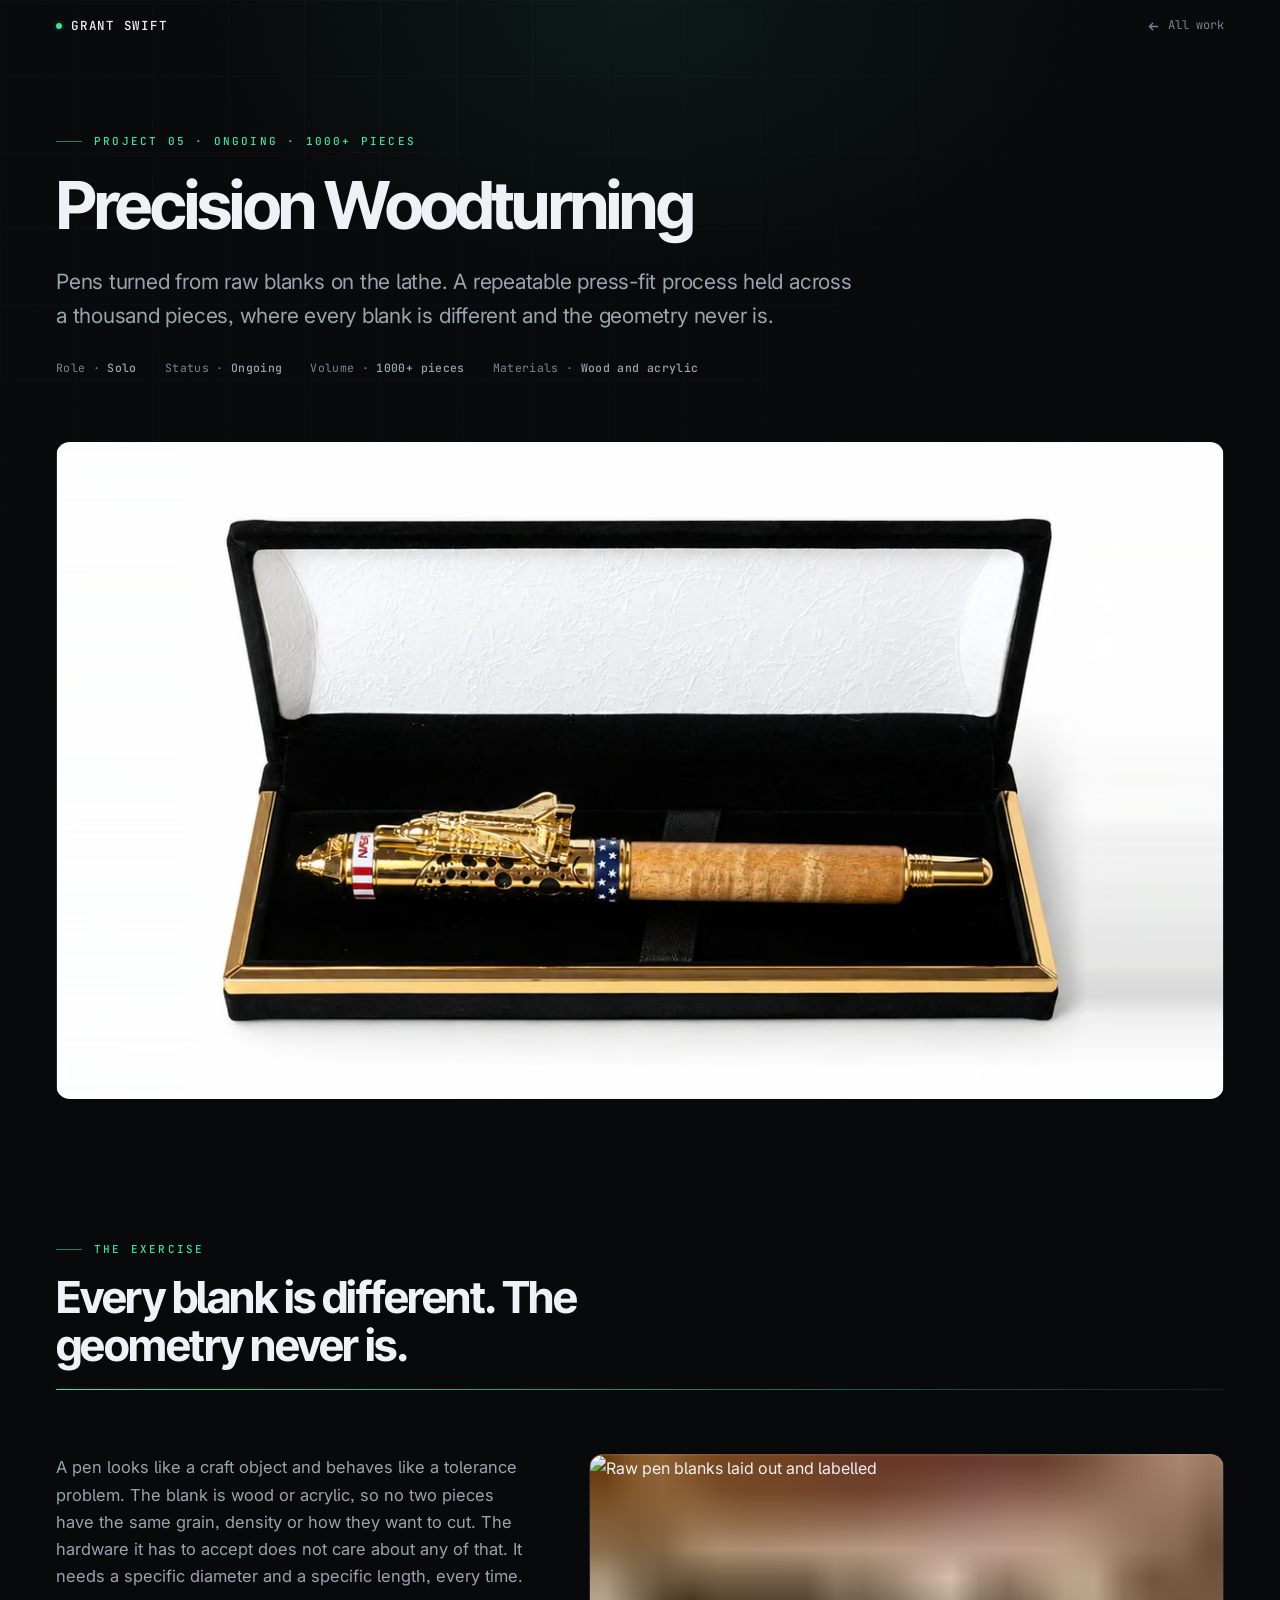
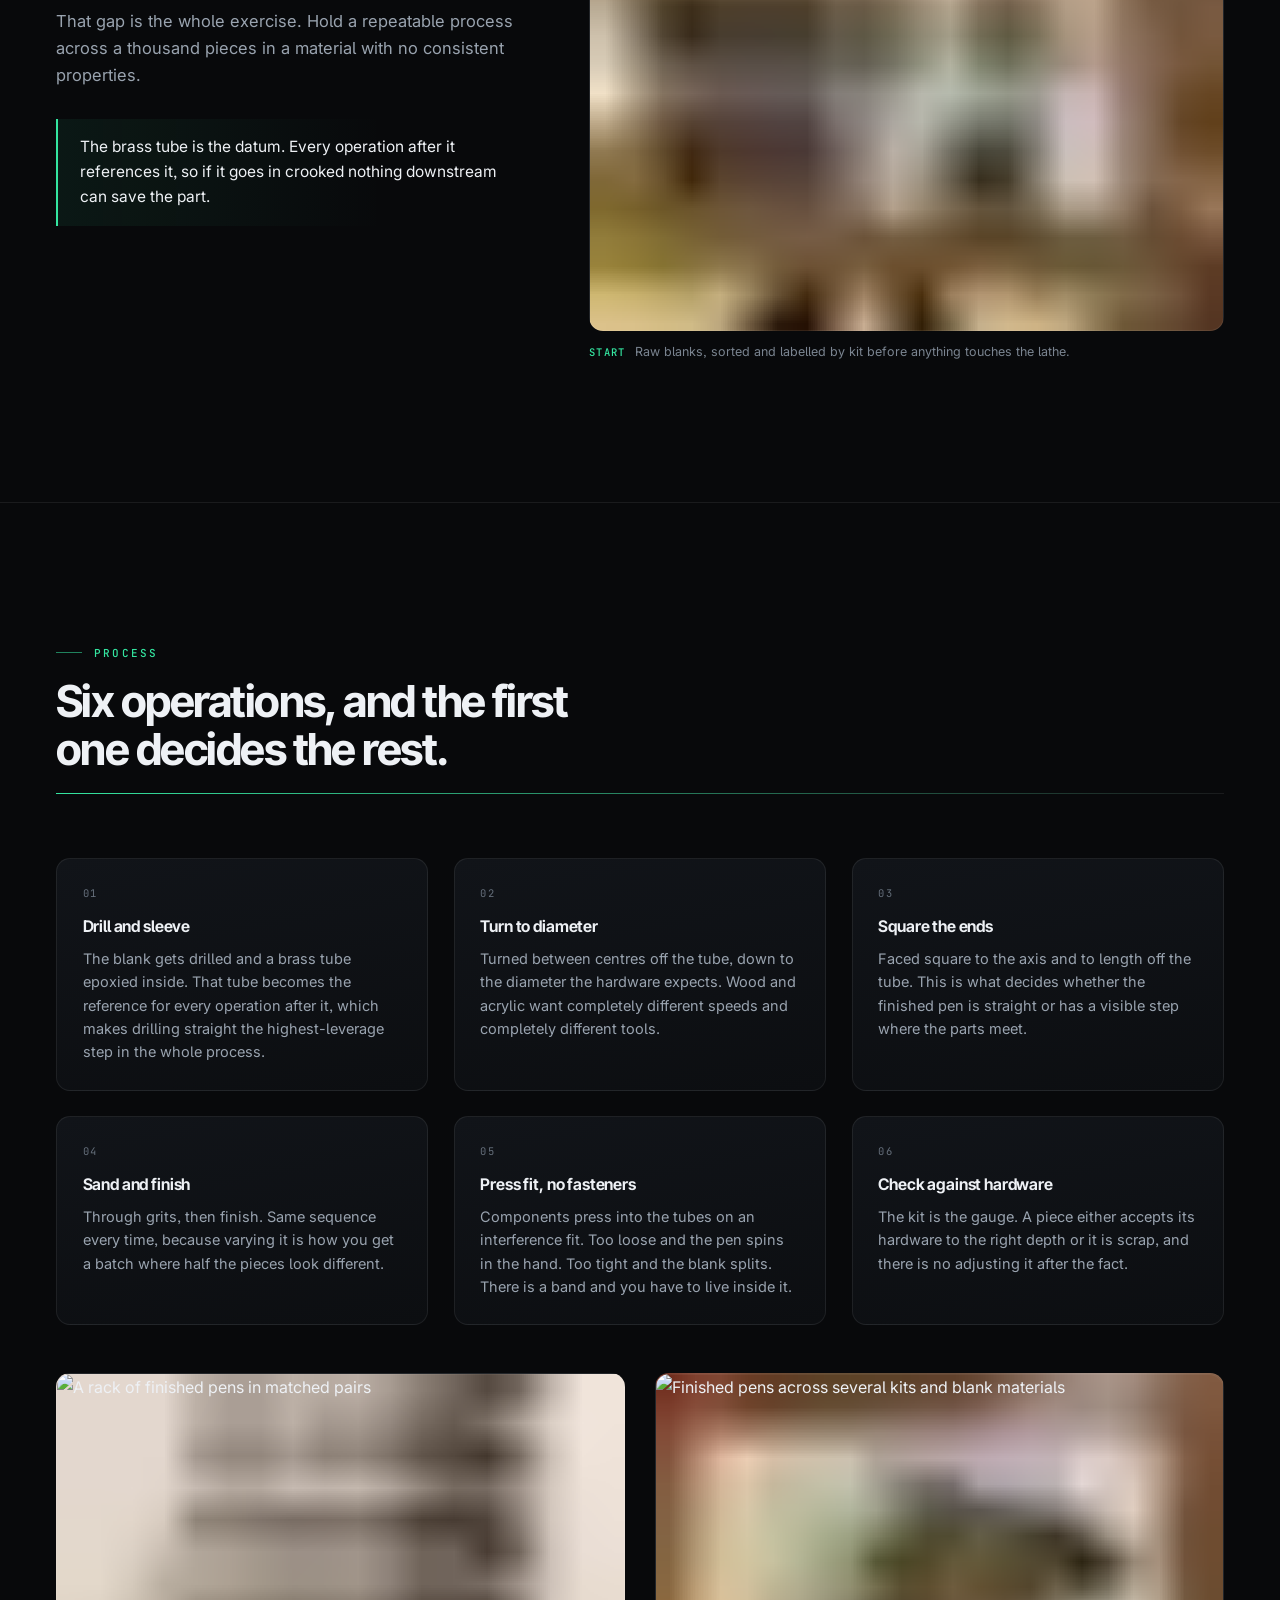
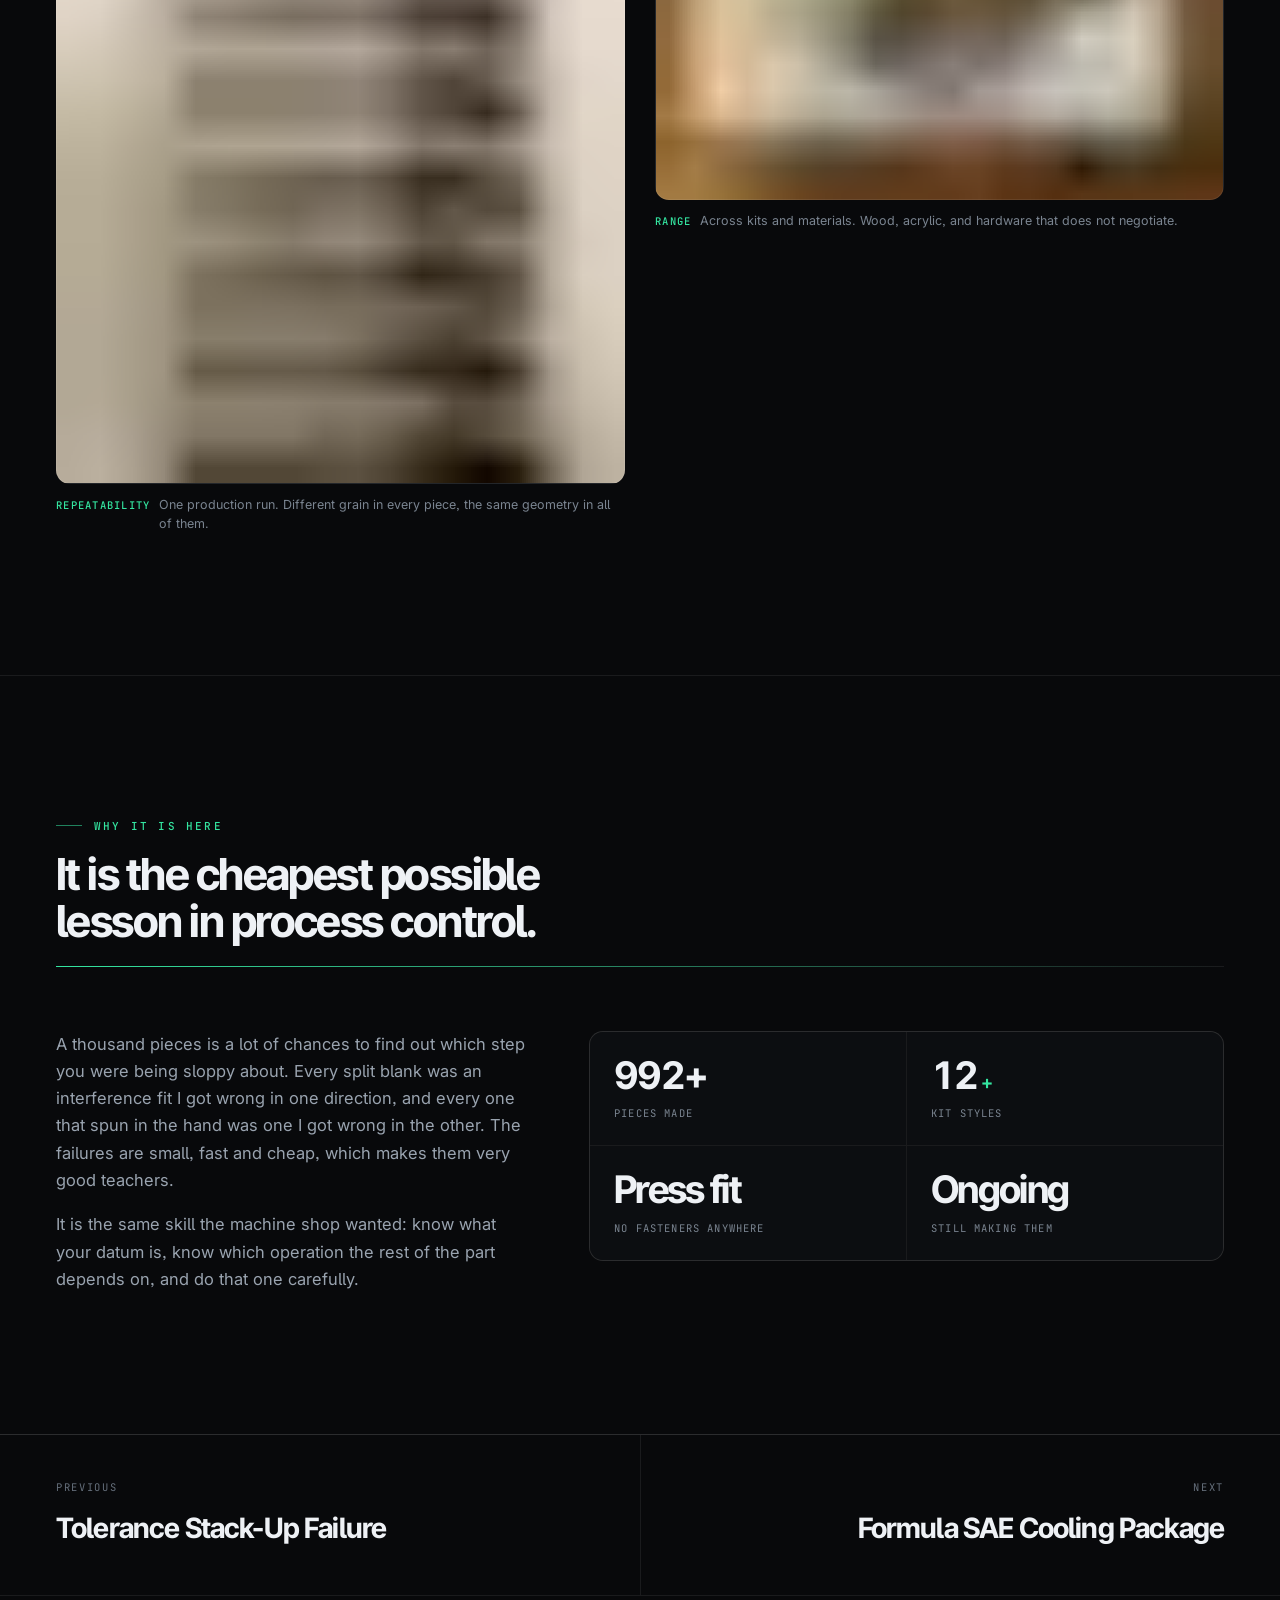
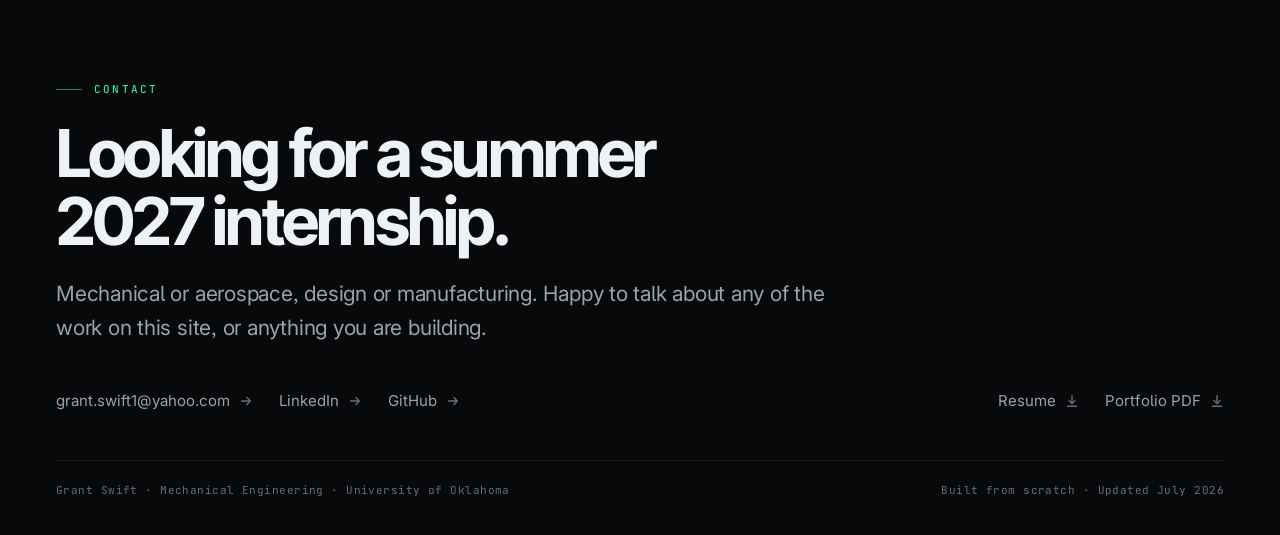
==== commit 59faa45e: "Use the shuttle pen shot as the woodturning hero" ====
--- a/projects/pens.html
+++ b/projects/pens.html
@@ -45,7 +45,7 @@
   </div>
 
   <div class="wrap" style="margin-top:clamp(38px,5vw,66px)">
-    <div class="rv d3"><div class="frame wide" style="background-image:url([data-uri]);"><picture><source type="image/webp" srcset="../assets/img/pen-variety-480.webp 480w, ../assets/img/pen-variety-800.webp 800w" sizes="100vw"><img src="../assets/img/pen-variety-800.webp" alt="Finished handcrafted pens across several kits and materials" width="905" height="679" loading="eager" fetchpriority="high" decoding="async"></picture></div></div>
+    <div class="rv d3"><div class="frame wide" style="background-image:url([data-uri]);"><picture><source type="image/avif" srcset="../assets/img/pen-nasa-480.avif 480w, ../assets/img/pen-nasa-800.avif 800w, ../assets/img/pen-nasa-1200.avif 1200w" sizes="100vw"><source type="image/webp" srcset="../assets/img/pen-nasa-480.webp 480w, ../assets/img/pen-nasa-800.webp 800w, ../assets/img/pen-nasa-1200.webp 1200w" sizes="100vw"><img src="../assets/img/pen-nasa-1200.webp" alt="Turned pen with a figured maple barrel and a NASA space shuttle clip, in its presentation case" width="1415" height="796" loading="eager" fetchpriority="high" decoding="async"></picture></div></div>
   </div>
 </section>
 
@@ -68,7 +68,7 @@
         <div class="callout rv d1" style="margin-top:30px"><p>The brass tube is the datum. Every operation after it references it, so if it goes in crooked nothing downstream can save the part.</p></div>
       </div>
       <div class="rv d1">
-        <figure><div class="frame box" style="background-image:url([data-uri]);"><picture><source type="image/webp" srcset="../assets/img/pen-blanks-raw-480.webp 480w, ../assets/img/pen-blanks-raw-800.webp 800w" sizes="(max-width:900px) 100vw, 55vw"><img src="../assets/img/pen-blanks-raw-800.webp" alt="Raw pen blanks laid out and labelled" width="1177" height="883" loading="lazy" decoding="async"></picture></div><figcaption><b>Start</b><span>Raw blanks, sorted and labelled by kit before anything touches the lathe.</span></figcaption></figure>
+        <figure><div class="frame box" style="background-image:url([data-uri]);"><picture><source type="image/avif" srcset="../assets/img/pen-blanks-raw-480.avif 480w, ../assets/img/pen-blanks-raw-800.avif 800w" sizes="(max-width:900px) 100vw, 55vw"><source type="image/webp" srcset="../assets/img/pen-blanks-raw-480.webp 480w, ../assets/img/pen-blanks-raw-800.webp 800w" sizes="(max-width:900px) 100vw, 55vw"><img src="../assets/img/pen-blanks-raw-800.webp" alt="Raw pen blanks laid out and labelled" width="1177" height="883" loading="lazy" decoding="async"></picture></div><figcaption><b>Start</b><span>Raw blanks, sorted and labelled by kit before anything touches the lathe.</span></figcaption></figure>
       </div>
     </div>
   </div>
@@ -95,8 +95,8 @@
     </div>
 
     <div class="g2 rv" style="margin-top:48px">
-      <figure><div class="frame tall" style="background-image:url([data-uri]);"><picture><source type="image/webp" srcset="../assets/img/pen-rack-480.webp 480w, ../assets/img/pen-rack-800.webp 800w, ../assets/img/pen-rack-1200.webp 1200w" sizes="(max-width:900px) 100vw, 45vw"><img src="../assets/img/pen-rack-1200.webp" alt="A rack of finished pens in matched pairs" width="1206" height="1508" loading="lazy" decoding="async"></picture></div><figcaption><b>Repeatability</b><span>One production run. Different grain in every piece, the same geometry in all of them.</span></figcaption></figure>
-      <figure><div class="frame box" style="background-image:url([data-uri]);"><picture><source type="image/webp" srcset="../assets/img/pen-spread-480.webp 480w, ../assets/img/pen-spread-800.webp 800w" sizes="(max-width:900px) 100vw, 45vw"><img src="../assets/img/pen-spread-800.webp" alt="Finished pens across several kits and blank materials" width="1192" height="894" loading="lazy" decoding="async"></picture></div><figcaption><b>Range</b><span>Across kits and materials. Wood, acrylic, and hardware that does not negotiate.</span></figcaption></figure>
+      <figure><div class="frame tall" style="background-image:url([data-uri]);"><picture><source type="image/avif" srcset="../assets/img/pen-rack-480.avif 480w, ../assets/img/pen-rack-800.avif 800w, ../assets/img/pen-rack-1200.avif 1200w" sizes="(max-width:900px) 100vw, 45vw"><source type="image/webp" srcset="../assets/img/pen-rack-480.webp 480w, ../assets/img/pen-rack-800.webp 800w, ../assets/img/pen-rack-1200.webp 1200w" sizes="(max-width:900px) 100vw, 45vw"><img src="../assets/img/pen-rack-1200.webp" alt="A rack of finished pens in matched pairs" width="1206" height="1508" loading="lazy" decoding="async"></picture></div><figcaption><b>Repeatability</b><span>One production run. Different grain in every piece, the same geometry in all of them.</span></figcaption></figure>
+      <figure><div class="frame box" style="background-image:url([data-uri]);"><picture><source type="image/avif" srcset="../assets/img/pen-spread-480.avif 480w, ../assets/img/pen-spread-800.avif 800w" sizes="(max-width:900px) 100vw, 45vw"><source type="image/webp" srcset="../assets/img/pen-spread-480.webp 480w, ../assets/img/pen-spread-800.webp 800w" sizes="(max-width:900px) 100vw, 45vw"><img src="../assets/img/pen-spread-800.webp" alt="Finished pens across several kits and blank materials" width="1192" height="894" loading="lazy" decoding="async"></picture></div><figcaption><b>Range</b><span>Across kits and materials. Wood, acrylic, and hardware that does not negotiate.</span></figcaption></figure>
     </div>
   </div>
 </section>
